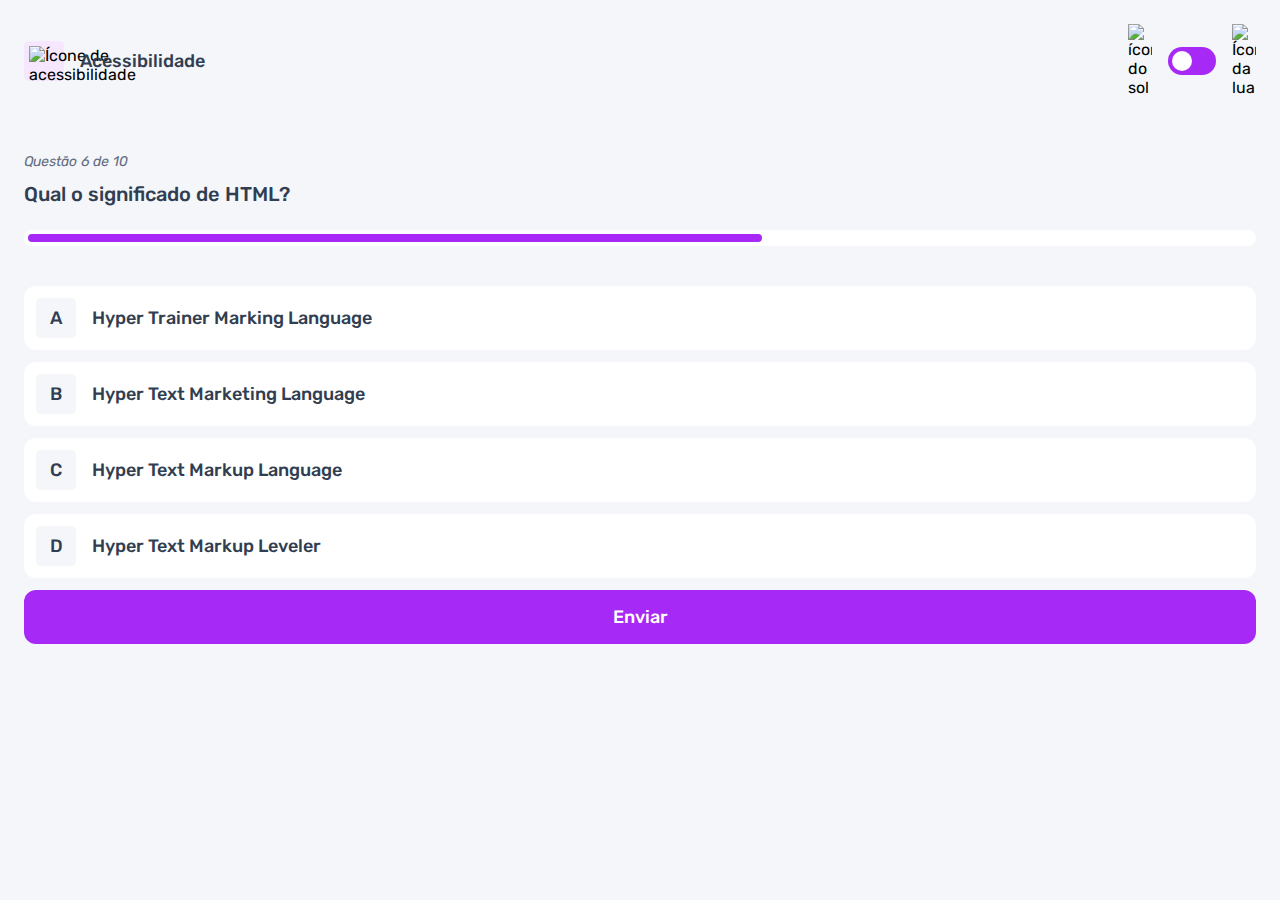
==== Pages/Quiz/quiz.html @ f7a73e00 "Adicionado o efeito de seleção nas alternativas" ====
<!DOCTYPE html>
<html lang="en">
<head>
    <meta charset="UTF-8">
    <meta name="viewport" content="width=device-width, initial-scale=1.0">
    <link rel="preconnect" href="https://fonts.googleapis.com">
    <link rel="preconnect" href="https://fonts.gstatic.com" crossorigin>
    <link href="https://fonts.googleapis.com/css2?family=Rubik:ital,wght@0,300..900;1,300..900&display=swap" rel="stylesheet">
    <link rel="stylesheet" href="quiz.css">
    <title>Quiz App</title>
</head>
<body>
    <header>
        <div class="assunto">
            <div class="assunto_icone">
                <img src="../../assets/images/icon-accessibility.svg" alt="Ícone de acessibilidade">
            </div>

            <h1>Acessibilidade</h1>
        </div>

        <div class="tema">
            <img src="../../assets/images/icon-sun-dark.svg" alt="ícone do sol">
            <button>
                 <div></div>
            </button>
            <img src="../../assets/images/icon-moon-dark.svg" alt="Ícone da lua">
         </div>
    </header>

    <main>
        <section class="pergunta">
            <p>Questão 6 de 10</p>

            <h2>Qual o significado de HTML?</h2>

            <div class="barra_progresso">
                <div></div>
            </div>
        </section>

        <section class="alternativas">
            <form action="">
                <label for="alternativa_a">
                    <input type="radio" id="alternativa_a" name="alternativa">

                    <div>
                        <span>A</span>
                        Hyper Trainer Marking Language
                    </div>
                </label>
            
                <label for="alternativa_b">
                    <input type="radio" id="alternativa_b" name="alternativa">

                    <div>
                        <span>B</span>
                        Hyper Text Marketing Language
                    </div>
                </label>

                <label for="alternativa_c">
                    <input type="radio" id="alternativa_c" name="alternativa">

                    <div>
                        <span>C</span>
                        Hyper Text Markup Language
                    </div>
                </label>

                <label for="alternativa_d">
                    <input type="radio" id="alternativa_d" name="alternativa">

                    <div>
                        <span>D</span>
                        Hyper Text Markup Leveler
                    </div>
                </label>
            </form>

            <button>Enviar</button>

        </section>
    </main>
</body>
</html>
---- Pages/Quiz/quiz.css ----
* {
    margin: 0;
    padding: 0;
    box-sizing: border-box;
    font-family: "Rubik", sans-serif;
    -webkit-font-smoothing: antialiased;
}

:root {
    --bg-color:#f4f6fa;
    --purple: #a729f5;
    --primary-text-color: #313e51;
    --secondary-text-color: #626c7f;
    --button-bg: #fff;
    --shadow: 0px 16px 40px 0px #rgba(143, 168, 193, 0.14);
    --bg-html: #fff1e9;
    --bg-css: #e0fdef;
    --bg-javascript: #ebf0ff;
    --bg-acessibilidade: #f6e7ff;
    --white: #fff;
    --green: #26d782; 
    --red: #ee5454; 
    --bg-mobile: url(../../assets/images/pattern-background-mobile-light.svg);
    --bg-desktop: url(../../assets/images/pattern-background-desktop-light.svg);
}

body.escuro {
    --bg-color: #313e51;
    --bg-mobile: url(../../assets/images/pattern-background-mobile-dark.svg);
    --bg-desktop: url(../../assets/images/pattern-background-desktop-dark.svg);
    --primary-text-color: #fff;
    --secondary-text-color:#abc1e1;
    --button-bg: #3b4d66;
    --shadow: 0px 16px 40px 0px rgba(49, 62, 81,0.14);
}

body {
    height: 100svh;
    background: var(--bg-mobile) var(--bg-color);
    background-repeat: no-repeat;
    background-size: cover;
}

header {
    display: flex;
    justify-content: space-between;
    padding: 16px 24px;
}

.assunto {
    display: flex;
    align-items: center;
    gap: 16px;
}

.assunto_icone {
    background: var(--bg-acessibilidade);
    width: 40px;
    height: 40px;
    padding: 5px;
    border-radius: 5px;
}

.assunto_icone img {
    width: 100%;
}

.assunto h1 {
    font-size: 18px;
    font-weight: 500;
    color: var(--primary-text-color);
}

.tema {
    padding: 8px 0;   
    display: flex;
    align-items: center;
    gap: 8px; 
}

.tema img {
    width: 16px;
}

.tema button {
    height: 20px;
    width: 32px;
    background: var(--purple);
    border: 0;
    border-radius: 999px;
    padding: 4px;
}

.tema button div {
    background: var(--white);
    width: 12px;
    height: 12px;
    border-radius: 999px;
}

main {
    padding: 32px 24px;
}

.pergunta {
    margin-bottom: 40px;
}

.pergunta p {
    font-style: italic;
    font-size: 14px;
    color: var(--secondary-text-color);
    margin-bottom: 12px;
}

.pergunta h2 {
    font-size: 20px;
    font-weight: 500;
    color: var(--primary-text-color);
    line-height: 24px;
    margin-bottom: 24px;
}

.barra_progresso {
    background: var(--button-bg);
    height: 16px;
    padding: 4px;
    border-radius: 999px;
}

.barra_progresso div {
    height: 100%;
    width: 60%;
    background: var(--purple);
    border-radius: 999px;
}

.alternativas form {
    display: flex;
    flex-direction: column;
    gap: 12px;
    margin-bottom: 12px;
}

.alternativas label {
    display: block;
    background: var(--button-bg);
    padding: 12px;
    font-size: 18px;
    font-weight: 500;
    border-radius: 12px;
    box-shadow: var(--shadow);
    color: var(--primary-text-color);
}

.alternativas label:has(input:checked) {
    outline: 3px solid var(--purple);

    & span {
        background: var(--purple);
        color: var(--white);
    }
}

.alternativas input {
    display: none;
}

.alternativas div {
    display: flex;
    align-items: center;
    gap: 16px;
}

.alternativas div span {
    display: block;
    width: 40px;
    height: 40px;
    background-color: var(--bg-color);
    border-radius: 5px;
    color: var[var(--secondary-text-color)];


    display: flex;
    align-items: center;
    justify-content: center;
    flex-shrink: 0;
}

.alternativas button {
    padding: 16px;
    border-radius: 12px;
    border: none;
    background: var(--purple);
    color: var(--white);
    width: 100%;

    font-size: 18px;
    font-weight: 500;

}

@media(min-width: 1100px) {
    .tema{
        gap: 16px;
    }

    .tema img {
        width: 24px;
    }

    .tema button {
        width: 48px;
        height: 28px;
    }

    .tema button div {
        width: 20px;
        height: 20px;
    }

}
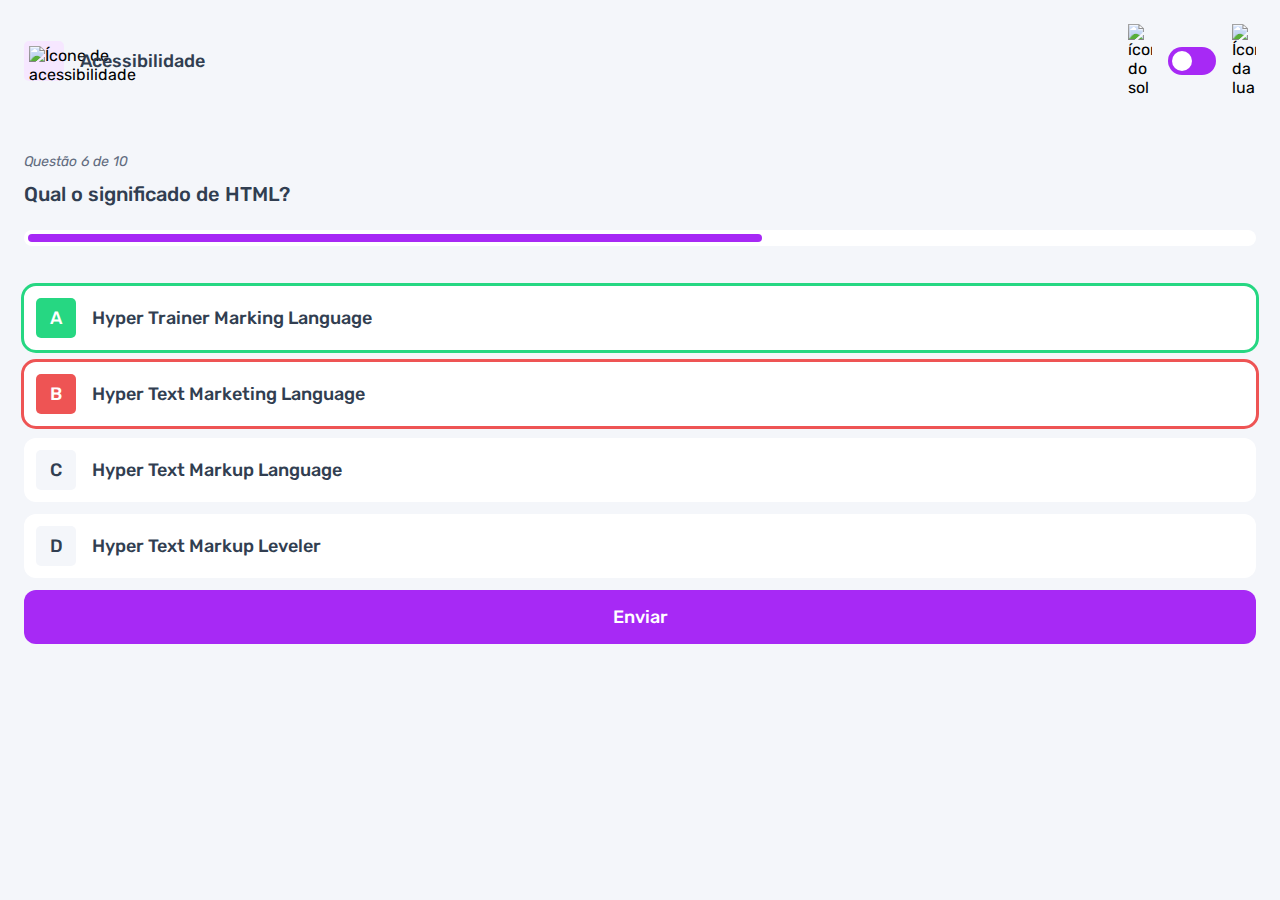
==== commit 4f02d0e3: "Adicionado o efeito para alternativas corretas e erradas" ====
--- a/Pages/Quiz/quiz.html
+++ b/Pages/Quiz/quiz.html
@@ -41,7 +41,7 @@
 
         <section class="alternativas">
             <form action="">
-                <label for="alternativa_a">
+                <label for="alternativa_a" id="correta">
                     <input type="radio" id="alternativa_a" name="alternativa">
 
                     <div>
@@ -50,7 +50,7 @@
                     </div>
                 </label>
             
-                <label for="alternativa_b">
+                <label for="alternativa_b" id="errada">
                     <input type="radio" id="alternativa_b" name="alternativa">
 
                     <div>
--- a/Pages/Quiz/quiz.css
+++ b/Pages/Quiz/quiz.css
@@ -162,6 +162,24 @@
     }
 }
 
+.alternativas label#correta {
+    outline: 3px solid var(--green);
+
+    & span {
+        background: var(--green);
+        color: var(--white);
+    }
+}
+
+.alternativas label#errada {
+    outline: 3px solid var(--red);
+
+    & span {
+        background: var(--red);
+        color: var(--white);
+    }
+}
+
 .alternativas input {
     display: none;
 }
@@ -179,8 +197,7 @@
     background-color: var(--bg-color);
     border-radius: 5px;
     color: var[var(--secondary-text-color)];
-
-
+    
     display: flex;
     align-items: center;
     justify-content: center;
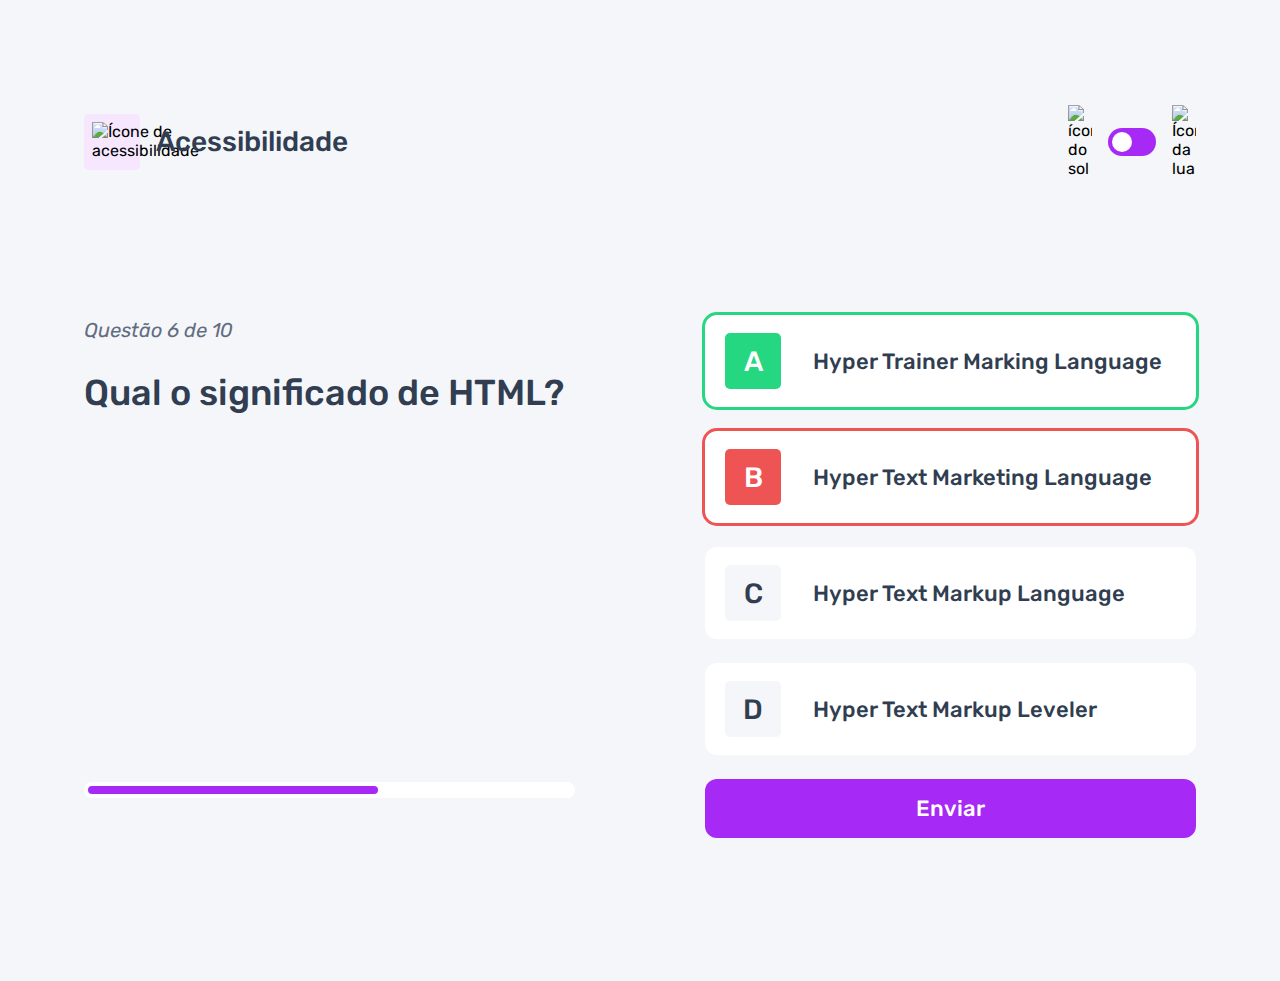
==== commit 200cc094: "Adicionada a responsividade para o desktop" ====
--- a/Pages/Quiz/quiz.html
+++ b/Pages/Quiz/quiz.html
@@ -30,10 +30,12 @@
 
     <main>
         <section class="pergunta">
-            <p>Questão 6 de 10</p>
+            <div>
+                <p>Questão 6 de 10</p>
 
-            <h2>Qual o significado de HTML?</h2>
-
+                <h2>Qual o significado de HTML?</h2>
+            </div>
+            
             <div class="barra_progresso">
                 <div></div>
             </div>
--- a/Pages/Quiz/quiz.css
+++ b/Pages/Quiz/quiz.css
@@ -218,6 +218,22 @@
 }
 
 @media(min-width: 1100px) {
+    header {
+        margin-block: 81px;
+        max-width: 1160px;
+        margin-inline: auto;
+    }
+
+    .assunto_icone {
+        width: 56px;
+        height: 56px;
+        padding: 8px;
+    }
+
+    .assunto h1 {
+        font-size: 28px;
+    }
+
     .tema{
         gap: 16px;
     }
@@ -236,4 +252,56 @@
         height: 20px;
     }
 
-}+    main {
+        max-width: 1160px;
+        margin-inline: auto;
+
+        display: flex;
+        gap: 130px;
+    }
+
+    section {
+        width: 100%;
+    }
+
+    .pergunta {
+        display: flex;
+        flex-direction: column;
+        justify-content: space-between;
+    }
+
+    .pergunta p {
+        font-size: 20px;
+        line-height: 30px;
+        margin-bottom: 27px;
+    }
+
+    .pergunta h2 {
+        font-size: 36px;
+        line-height: 42px;
+    }
+
+    .alternativas form {
+        gap: 24px;
+        margin-bottom: 24px;
+    }
+
+    .alternativas label {
+        font-size: 22px;
+        padding: 18px 20px;
+    }
+
+    .alternativas div {
+        gap: 32px;
+    }
+
+    .alternativas div span {
+        width: 56px;
+        height: 56px;
+        font-size: 28px;
+    }
+
+    .alternativas button {
+        font-size: 22px;
+    }
+}
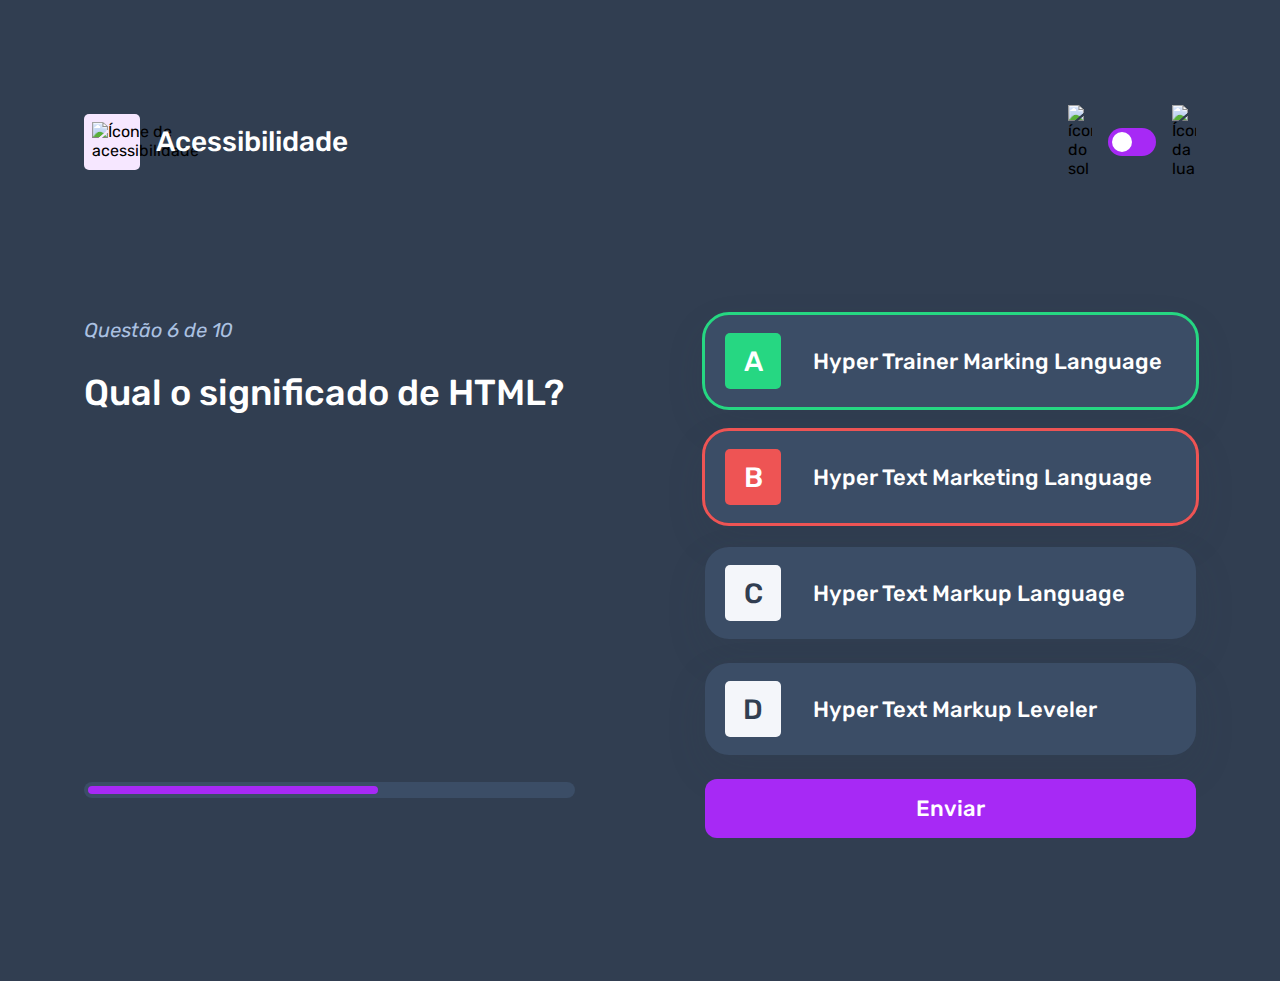
==== commit 3fb53b41: "Ajuste das cores do tema dark" ====
--- a/Pages/Quiz/quiz.html
+++ b/Pages/Quiz/quiz.html
@@ -9,7 +9,7 @@
     <link rel="stylesheet" href="quiz.css">
     <title>Quiz App</title>
 </head>
-<body>
+<body class="escuro">
     <header>
         <div class="assunto">
             <div class="assunto_icone">
@@ -35,7 +35,7 @@
 
                 <h2>Qual o significado de HTML?</h2>
             </div>
-            
+
             <div class="barra_progresso">
                 <div></div>
             </div>
--- a/Pages/Quiz/quiz.css
+++ b/Pages/Quiz/quiz.css
@@ -8,7 +8,10 @@
 
 :root {
     --bg-color:#f4f6fa;
+    --bg-span:#f4f6fa;
+    --color-span: #626c7f; 
     --purple: #a729f5;
+    --purple-hover: rgba(167, 41, 245, 0.7);
     --primary-text-color: #313e51;
     --secondary-text-color: #626c7f;
     --button-bg: #fff;
@@ -26,6 +29,7 @@
 
 body.escuro {
     --bg-color: #313e51;
+    --color-span: #313e51;
     --bg-mobile: url(../../assets/images/pattern-background-mobile-dark.svg);
     --bg-desktop: url(../../assets/images/pattern-background-desktop-dark.svg);
     --primary-text-color: #fff;
@@ -151,6 +155,14 @@
     border-radius: 12px;
     box-shadow: var(--shadow);
     color: var(--primary-text-color);
+    cursor: pointer;
+}
+
+.alternativas label:hover {
+    & span {
+        background: var(--bg-acessibilidade);
+        color: var(--purple);
+    }
 }
 
 .alternativas label:has(input:checked) {
@@ -194,9 +206,9 @@
     display: block;
     width: 40px;
     height: 40px;
-    background-color: var(--bg-color);
+    background-color: var(--bg-span);
     border-radius: 5px;
-    color: var[var(--secondary-text-color)];
+    color: var(--color-span);
     
     display: flex;
     align-items: center;
@@ -214,7 +226,12 @@
 
     font-size: 18px;
     font-weight: 500;
-
+    transition: background 0.3s;
+}
+
+.alternativas button:hover {
+    background: var(--purple-hover);
+    cursor: pointer;
 }
 
 @media(min-width: 1100px) {
@@ -289,6 +306,7 @@
     .alternativas label {
         font-size: 22px;
         padding: 18px 20px;
+        border-radius: 24px;
     }
 
     .alternativas div {
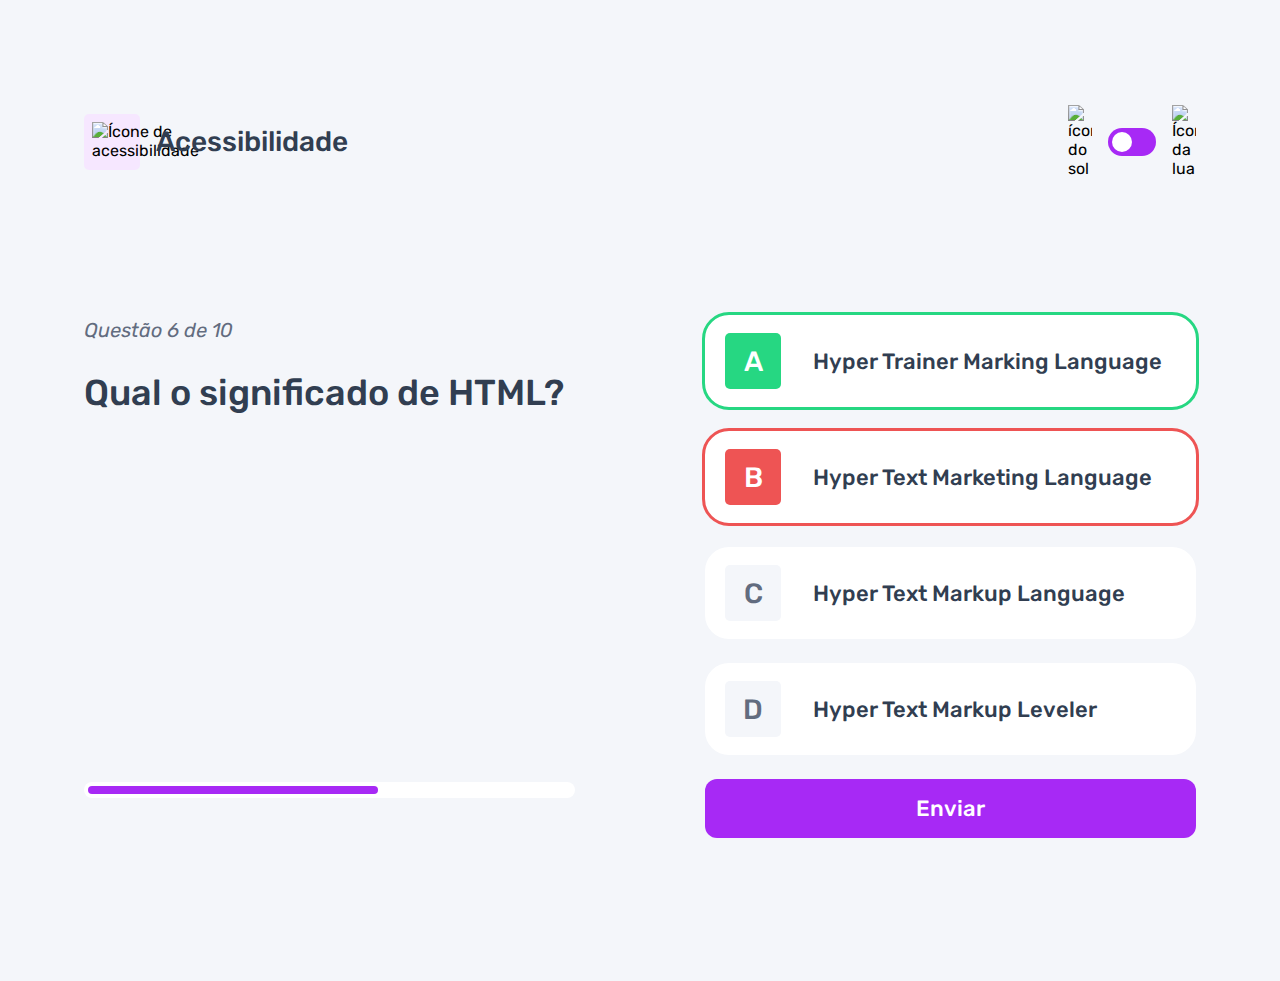
==== commit 6b0c4b69: "Ajuste do fundo para o desktop no quiz.html" ====
--- a/Pages/Quiz/quiz.html
+++ b/Pages/Quiz/quiz.html
@@ -9,7 +9,7 @@
     <link rel="stylesheet" href="quiz.css">
     <title>Quiz App</title>
 </head>
-<body class="escuro">
+<body>
     <header>
         <div class="assunto">
             <div class="assunto_icone">
--- a/Pages/Quiz/quiz.css
+++ b/Pages/Quiz/quiz.css
@@ -235,6 +235,12 @@
 }
 
 @media(min-width: 1100px) {
+    body{
+        background: var(--bg-desktop) var(--bg-color);
+        background-size: cover;
+        background-repeat: no-repeat;
+    }
+
     header {
         margin-block: 81px;
         max-width: 1160px;
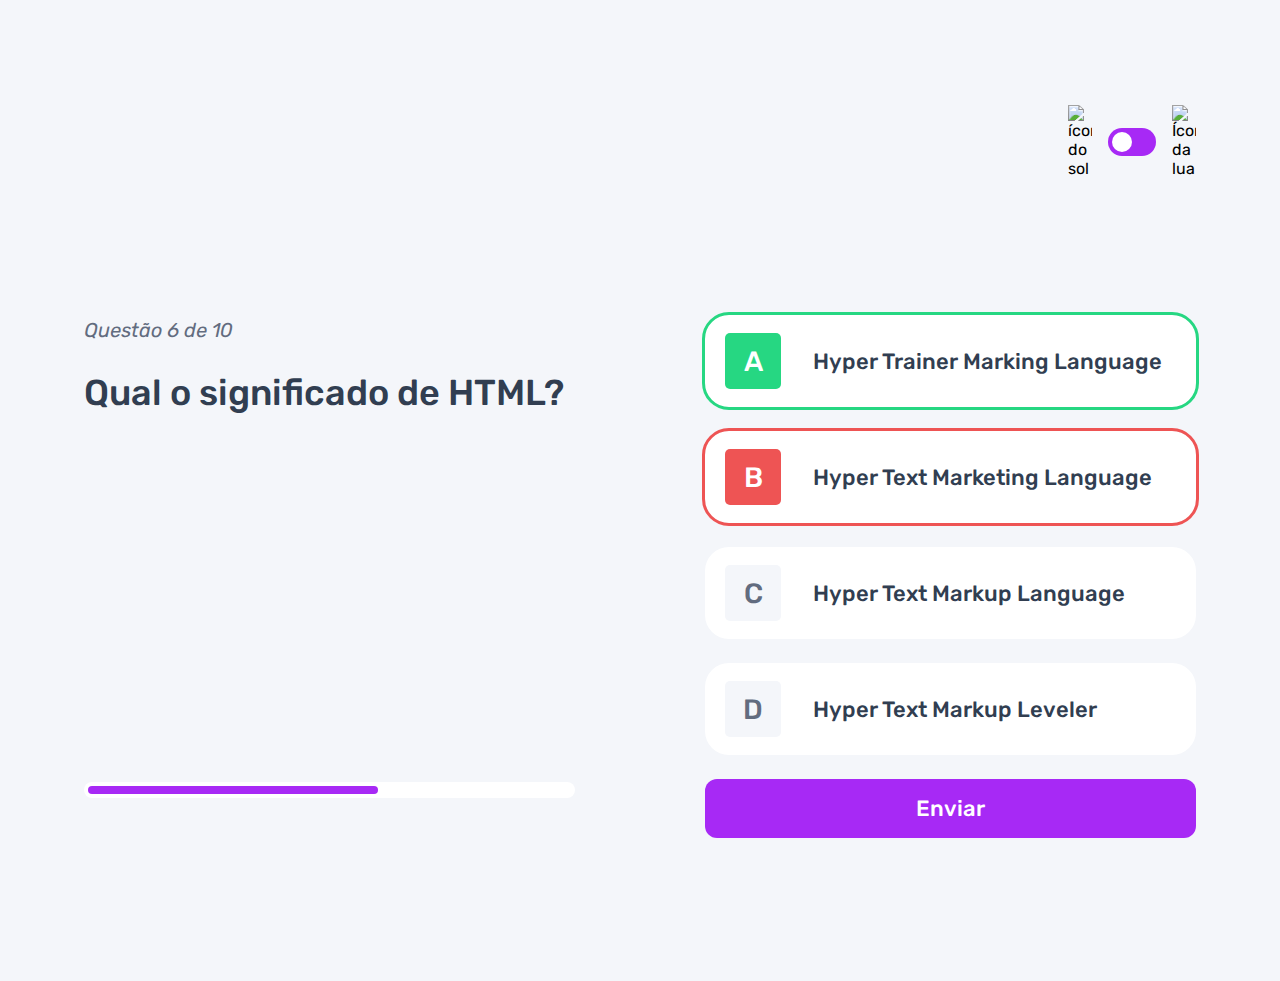
==== commit be2facc3: "Alteração dinâmica do assunto da página" ====
--- a/Pages/Quiz/quiz.html
+++ b/Pages/Quiz/quiz.html
@@ -7,16 +7,17 @@
     <link rel="preconnect" href="https://fonts.gstatic.com" crossorigin>
     <link href="https://fonts.googleapis.com/css2?family=Rubik:ital,wght@0,300..900;1,300..900&display=swap" rel="stylesheet">
     <link rel="stylesheet" href="quiz.css">
+    <script type="module" src="./quiz.js" defer></script>
     <title>Quiz App</title>
 </head>
 <body>
     <header>
         <div class="assunto">
             <div class="assunto_icone">
-                <img src="../../assets/images/icon-accessibility.svg" alt="Ícone de acessibilidade">
+                <img src="" alt="">
             </div>
 
-            <h1>Acessibilidade</h1>
+            <h1></h1>
         </div>
 
         <div class="tema">
--- a/Pages/Quiz/quiz.css
+++ b/Pages/Quiz/quiz.css
@@ -58,11 +58,26 @@
 }
 
 .assunto_icone {
-    background: var(--bg-acessibilidade);
     width: 40px;
     height: 40px;
     padding: 5px;
     border-radius: 5px;
+}
+
+.assunto_icone.html {
+    background: var(--bg-html);
+}
+
+.assunto_icone.css {
+    background: var(--bg-css);
+}
+
+.assunto_icone.javascript {
+    background: var(--bg-javascript);
+}
+
+.assunto_icone.acessibilidade {
+    background: var(--bg-acessibilidade);
 }
 
 .assunto_icone img {
@@ -93,6 +108,8 @@
     border: 0;
     border-radius: 999px;
     padding: 4px;
+    display: flex;
+    cursor: pointer;
 }
 
 .tema button div {
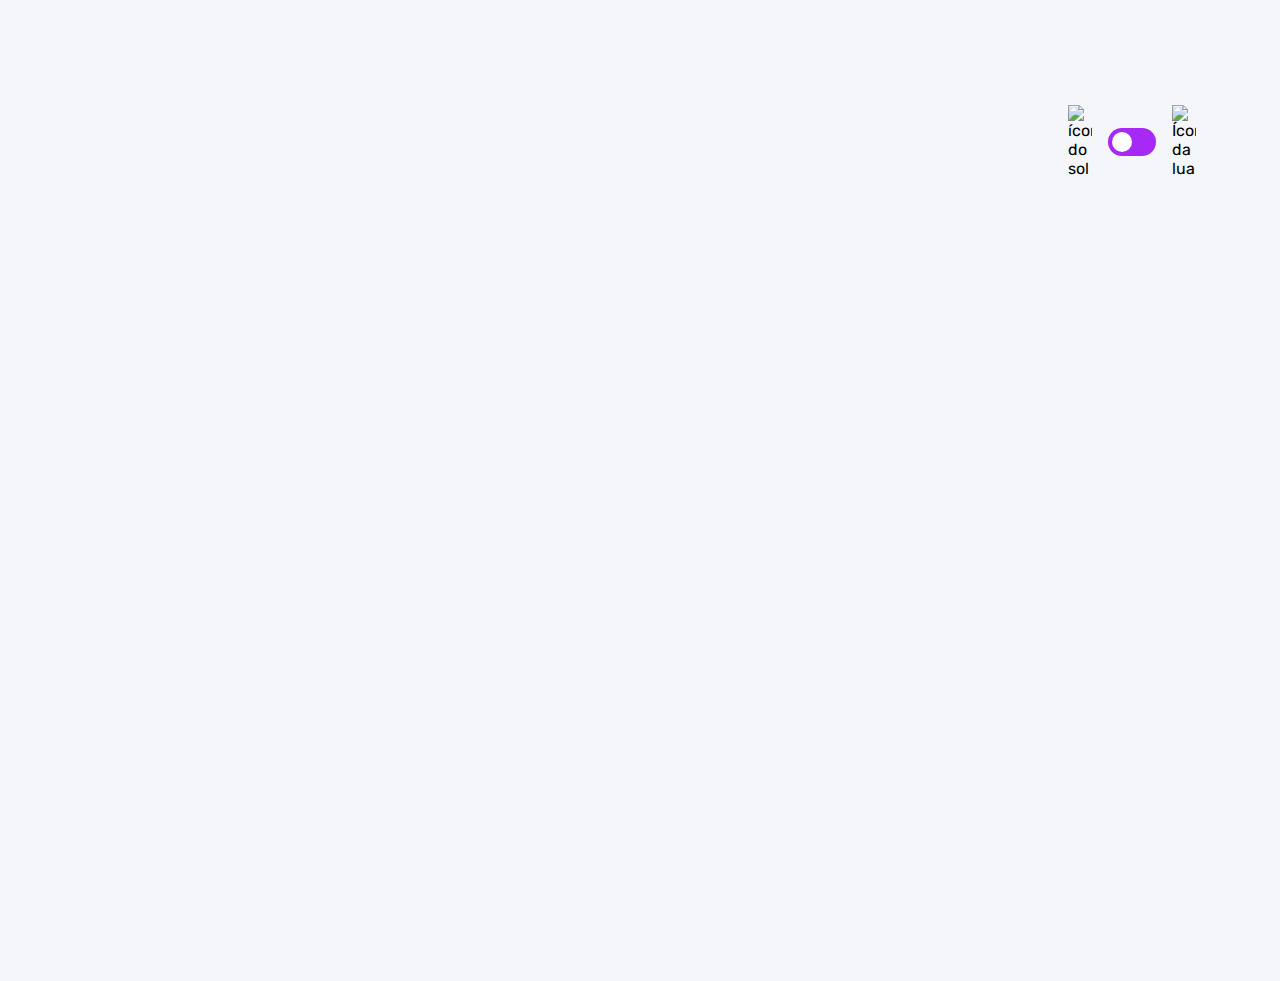
==== commit 30384b20: "Adicionadas as funções de buscar as perguntas e montar as perguntas do html" ====
--- a/Pages/Quiz/quiz.html
+++ b/Pages/Quiz/quiz.html
@@ -30,60 +30,7 @@
     </header>
 
     <main>
-        <section class="pergunta">
-            <div>
-                <p>Questão 6 de 10</p>
-
-                <h2>Qual o significado de HTML?</h2>
-            </div>
-
-            <div class="barra_progresso">
-                <div></div>
-            </div>
-        </section>
-
-        <section class="alternativas">
-            <form action="">
-                <label for="alternativa_a" id="correta">
-                    <input type="radio" id="alternativa_a" name="alternativa">
-
-                    <div>
-                        <span>A</span>
-                        Hyper Trainer Marking Language
-                    </div>
-                </label>
-            
-                <label for="alternativa_b" id="errada">
-                    <input type="radio" id="alternativa_b" name="alternativa">
-
-                    <div>
-                        <span>B</span>
-                        Hyper Text Marketing Language
-                    </div>
-                </label>
-
-                <label for="alternativa_c">
-                    <input type="radio" id="alternativa_c" name="alternativa">
-
-                    <div>
-                        <span>C</span>
-                        Hyper Text Markup Language
-                    </div>
-                </label>
-
-                <label for="alternativa_d">
-                    <input type="radio" id="alternativa_d" name="alternativa">
-
-                    <div>
-                        <span>D</span>
-                        Hyper Text Markup Leveler
-                    </div>
-                </label>
-            </form>
-
-            <button>Enviar</button>
-
-        </section>
+        
     </main>
 </body>
 </html>--- a/Pages/Quiz/quiz.css
+++ b/Pages/Quiz/quiz.css
@@ -151,7 +151,6 @@
 
 .barra_progresso div {
     height: 100%;
-    width: 60%;
     background: var(--purple);
     border-radius: 999px;
 }
